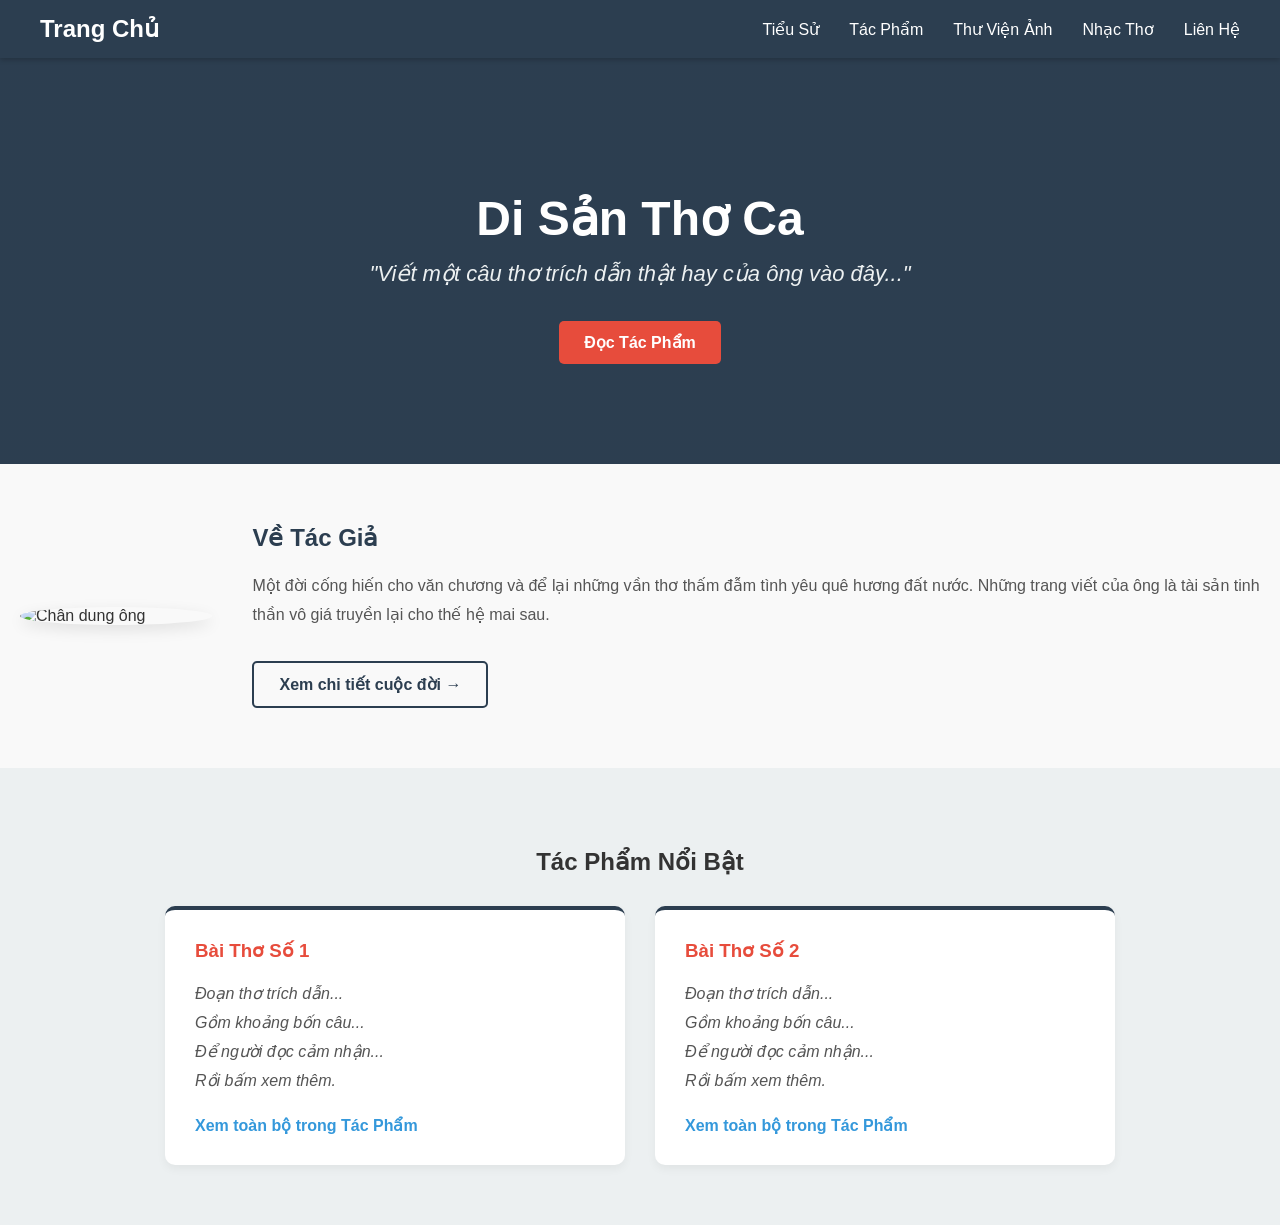
==== index.html @ 039de83d "Khoi tao toan bo ma nguon" ====
<!DOCTYPE html>
<html lang="vi">
<head>
    <meta charset="UTF-8">
    <meta name="viewport" content="width=device-width, initial-scale=1.0">
    <title>Di Sản Thơ - Ông Nội</title>
    <link rel="stylesheet" href="./css/style.css">
    <link rel="stylesheet" href="./css/navbar.css">
</head>
<body>

    <nav class="navbar">
        <div class="nav-container">
            <a href="index.html" class="nav-logo active">Trang Chủ</a>
            <ul class="nav-links">
    <li><a href="tieu-su.html">Tiểu Sử</a></li>
    <li><a href="poems/index.html">Tác Phẩm</a></li>
    <li><a href="thu-vien-anh.html">Thư Viện Ảnh</a></li>
    <li><a href="nhac-tho.html">Nhạc Thơ</a></li>
    <li><a href="lien-he.html">Liên Hệ</a></li>
</ul>
        </div>
    </nav>

  <header class="hero-banner">
        <div class="hero-content">
            <h1>Di Sản Thơ Ca</h1>
            <p class="hero-quote">"Viết một câu thơ trích dẫn thật hay của ông vào đây..."</p>
            
           

            <a href="poems/index.html" class="btn btn-primary">Đọc Tác Phẩm</a>
        </div>
    </header>

    <section class="home-section">
        <div class="container home-bio">
            <img src="./assets/images/portrait/avatar-placeholder.jpg" alt="Chân dung ông" class="home-bio-img">
            <div class="home-bio-text">
                <h2>Về Tác Giả</h2>
                <p>Một đời cống hiến cho văn chương và để lại những vần thơ thấm đẫm tình yêu quê hương đất nước. Những trang viết của ông là tài sản tinh thần vô giá truyền lại cho thế hệ mai sau.</p>
                <a href="tieu-su.html" class="btn btn-outline">Xem chi tiết cuộc đời &rarr;</a>
            </div>
        </div>
    </section>

    <section class="home-section bg-light">
        <div class="container">
            <h2 style="text-align: center; margin-bottom: 30px;">Tác Phẩm Nổi Bật</h2>
            <div class="featured-poems">
                <div class="featured-card">
                    <h3>Bài Thơ Số 1</h3>
                    <p class="poem-preview">
                        Đoạn thơ trích dẫn...<br>
                        Gồm khoảng bốn câu...<br>
                        Để người đọc cảm nhận...<br>
                        Rồi bấm xem thêm.
                    </p>
                    <a href="poems/index.html">Xem toàn bộ trong Tác Phẩm</a>
                </div>
                <div class="featured-card">
                    <h3>Bài Thơ Số 2</h3>
                    <p class="poem-preview">
                        Đoạn thơ trích dẫn...<br>
                        Gồm khoảng bốn câu...<br>
                        Để người đọc cảm nhận...<br>
                        Rồi bấm xem thêm.
                    </p>
                    <a href="poems/index.html">Xem toàn bộ trong Tác Phẩm</a>
                </div>
            </div>
        </div>
    </section>

    <script src="./js/main.js"></script>
</body>
</html>
---- css/style.css ----
/* Style chung cho toàn trang */
body {
    margin: 0;
    font-family: 'Segoe UI', Tahoma, Geneva, Verdana, sans-serif;
    background-color: #f9f9f9;
    color: #333;
}

/* Khung chứa nội dung tiểu sử */
.bio-container {
    max-width: 900px;
    margin: 40px auto;
    padding: 0 20px;
}

/* Phần giới thiệu trên cùng (Flexbox chia đôi: Ảnh trái, chữ phải) */
.bio-intro {
    display: flex;
    gap: 40px;
    background: #fff;
    padding: 30px;
    border-radius: 12px;
    box-shadow: 0 4px 15px rgba(0,0,0,0.05);
    margin-bottom: 50px;
    align-items: center;
}

.bio-avatar img {
    width: 220px;
    height: auto;
    border-radius: 8px;
    object-fit: cover;
    box-shadow: 0 4px 10px rgba(0,0,0,0.1);
}

.bio-text h1 {
    margin-top: 0;
    color: #2c3e50;
    font-size: 32px;
}

.bio-years {
    font-size: 18px;
    color: #e74c3c;
    font-weight: bold;
    margin-bottom: 15px;
}

.bio-summary {
    line-height: 1.8;
    color: #555;
}

/* Thiết kế trục đường thẳng đứng cho Timeline */
.bio-timeline h2 {
    text-align: center;
    color: #2c3e50;
    margin-bottom: 40px;
}

.timeline-wrapper {
    position: relative;
    padding-left: 30px;
    border-left: 3px solid #2c3e50; /* Đường trục dọc */
}

/* Từng khối mốc thời gian */
.timeline-item {
    position: relative;
    margin-bottom: 40px;
    background: #fff;
    padding: 20px;
    border-radius: 8px;
    box-shadow: 0 3px 10px rgba(0,0,0,0.05);
}

/* Dấu chấm tròn nằm đè lên trục dọc */
.timeline-item::before {
    content: '';
    position: absolute;
    left: -38px;
    top: 22px;
    width: 12px;
    height: 12px;
    background-color: #e74c3c;
    border: 3px solid #fff;
    border-radius: 50%;
    box-shadow: 0 0 0 3px #2c3e50;
}

.timeline-year {
    font-weight: bold;
    color: #e74c3c;
    font-size: 20px;
    margin: 0 0 5px 0;
}

.timeline-title {
    margin: 0 0 10px 0;
    color: #2c3e50;
    font-size: 18px;
}

.timeline-content {
    margin: 0;
    color: #666;
    line-height: 1.6;
}

/* Responsive cho điện thoại di động */
@media (max-width: 768px) {
    .bio-intro {
        flex-direction: column;
        text-align: center;
    }
}

/* --- PHẦN THƯ VIỆN ẢNH --- */

/* Lưới xếp ảnh tự động vừa khung */
.gallery-grid {
    display: grid;
    grid-template-columns: repeat(auto-fit, minmax(250px, 1fr));
    grid-auto-rows: 250px;
    gap: 15px;
}

/* Định dạng từng bức ảnh trong lưới */
.gallery-img {
    width: 100%;
    height: 100%;
    object-fit: cover; /* Cắt ảnh cho vuông vức không bị méo */
    border-radius: 8px;
    cursor: pointer;
    transition: transform 0.3s ease, filter 0.3s ease;
    box-shadow: 0 4px 8px rgba(0,0,0,0.1);
}

.gallery-img:hover {
    transform: scale(1.03); /* Phóng to nhẹ khi di chuột */
    filter: brightness(1.1); /* Sáng lên một chút */
}

/* Khung nền đen khi phóng to ảnh (Modal) */
.modal {
    display: none; /* Mặc định ẩn đi */
    position: fixed;
    z-index: 9999;
    padding-top: 50px;
    left: 0;
    top: 0;
    width: 100%;
    height: 100%;
    background-color: rgba(0, 0, 0, 0.85); /* Nền đen mờ trong suốt */
}

/* Bức ảnh được phóng to */
.modal-content {
    margin: auto;
    display: block;
    max-width: 80%;
    max-height: 80vh;
    border-radius: 5px;
    box-shadow: 0 0 20px rgba(0,0,0,0.5);
    animation: zoomIn 0.3s ease;
}

/* Hiệu ứng zoom mượt mà */
@keyframes zoomIn {
    from {transform: scale(0.8); opacity: 0;}
    to {transform: scale(1); opacity: 1;}
}

/* Chú thích dưới ảnh phóng to */
#image-caption {
    margin: auto;
    display: block;
    width: 80%;
    text-align: center;
    color: #ccc;
    padding: 15px 0;
    font-size: 18px;
    font-style: italic;
}

/* Nút tắt (Dấu X) */
.close-modal {
    position: absolute;
    top: 20px;
    right: 40px;
    color: #f1f1f1;
    font-size: 40px;
    font-weight: bold;
    cursor: pointer;
    transition: 0.3s;
}

.close-modal:hover {
    color: #e74c3c;
}

/* --- PHẦN LIÊN HỆ --- */
.contact-container {
    display: flex;
    gap: 40px;
    margin-top: 40px;
}

/* Chia đều không gian cho 2 cột */
.contact-info, .contact-form {
    flex: 1;
    background: #fff;
    padding: 40px;
    border-radius: 12px;
    box-shadow: 0 4px 15px rgba(0,0,0,0.05);
}

.contact-info h2, .contact-form h2 {
    margin-top: 0;
    color: #2c3e50;
    border-bottom: 2px solid #eee;
    padding-bottom: 10px;
}

.info-list {
    list-style: none;
    padding: 0;
    margin-top: 20px;
}

.info-list li {
    margin-bottom: 15px;
    font-size: 16px;
    color: #555;
}

.info-list a {
    color: #3498db;
    text-decoration: none;
}

/* Định dạng form điền thông tin */
.contact-form form {
    display: flex;
    flex-direction: column;
    gap: 20px;
}

.contact-form input, .contact-form textarea {
    width: 100%;
    padding: 15px;
    border: 1px solid #ccc;
    border-radius: 8px;
    font-family: inherit;
    font-size: 15px;
    box-sizing: border-box; /* Giữ khung không bị tràn */
}

/* Nút bấm gửi */
.submit-btn {
    background-color: #2c3e50;
    color: white;
    border: none;
    padding: 15px;
    border-radius: 8px;
    cursor: pointer;
    font-size: 16px;
    font-weight: bold;
    transition: background-color 0.3s;
}

.submit-btn:hover {
    background-color: #e74c3c; /* Đổi màu khi di chuột */
}

/* Responsive: Tự động gập thành 1 cột trên điện thoại */
@media (max-width: 768px) {
    .contact-container {
        flex-direction: column;
    }
}

/* --- PHẦN TRANG CHỦ --- */

/* Banner chính */
.hero-banner {
    background-color: #2c3e50;
    color: white;
    text-align: center;
    padding: 100px 20px;
    background-image: linear-gradient(rgba(44, 62, 80, 0.8), rgba(44, 62, 80, 0.8)), url('https://via.placeholder.com/1920x600?text=Hinh+Nen+Trang+Chu');
    background-size: cover;
    background-position: center;
}

.hero-banner h1 {
    font-size: 48px;
    margin-bottom: 10px;
}

.hero-quote {
    font-size: 22px;
    font-style: italic;
    color: #ecf0f1;
    max-width: 600px;
    margin: 0 auto 30px auto;
    line-height: 1.6;
}

/* Các nút bấm chung */
.btn {
    display: inline-block;
    padding: 12px 25px;
    border-radius: 5px;
    text-decoration: none;
    font-weight: bold;
    transition: 0.3s;
}

.btn-primary {
    background-color: #e74c3c;
    color: white;
}

.btn-primary:hover {
    background-color: #c0392b;
}

.btn-outline {
    border: 2px solid #2c3e50;
    color: #2c3e50;
    margin-top: 15px;
}

.btn-outline:hover {
    background-color: #2c3e50;
    color: white;
}

/* Các khối Section */
.home-section {
    padding: 60px 20px;
}

.bg-light {
    background-color: #ecf0f1;
}

/* Cột Tiểu sử */
.home-bio {
    display: flex;
    align-items: center;
    gap: 40px;
}

.home-bio-img {
    width: 250px;
    border-radius: 50%;
    box-shadow: 0 5px 15px rgba(0,0,0,0.1);
}

.home-bio-text h2 {
    color: #2c3e50;
    margin-top: 0;
}

.home-bio-text p {
    line-height: 1.8;
    color: #555;
    font-size: 16px;
}

/* Thẻ tác phẩm nổi bật */
.featured-poems {
    display: flex;
    gap: 30px;
    justify-content: center;
}

.featured-card {
    background: white;
    padding: 30px;
    border-radius: 10px;
    box-shadow: 0 4px 10px rgba(0,0,0,0.05);
    flex: 1;
    max-width: 400px;
    border-top: 4px solid #2c3e50;
}

.featured-card h3 {
    margin-top: 0;
    color: #e74c3c;
}

.poem-preview {
    font-style: italic;
    color: #555;
    line-height: 1.8;
    margin-bottom: 20px;
}

.featured-card a {
    color: #3498db;
    text-decoration: none;
    font-weight: bold;
}

/* Responsive cho điện thoại */
@media (max-width: 768px) {
    .home-bio {
        flex-direction: column;
        text-align: center;
    }
    .featured-poems {
        flex-direction: column;
        align-items: center;
    }
}

/* Trình phát âm thanh trên trang chủ */
.audio-player {
    background-color: rgba(0, 0, 0, 0.4); /* Nền đen mờ trong suốt */
    padding: 15px 30px;
    border-radius: 50px;
    display: inline-block;
    margin-bottom: 30px;
    backdrop-filter: blur(5px); /* Hiệu ứng làm mờ cảnh phía sau kính */
    border: 1px solid rgba(255, 255, 255, 0.2);
}

.audio-player p {
    margin: 0 0 10px 0;
    font-size: 14px;
    color: #ecf0f1;
    font-style: italic;
}

/* Chỉnh lại thanh controls mặc định của trình duyệt cho gọn */
.audio-player audio {
    height: 35px;
    outline: none;
}

/* --- PHẦN NHẠC THƠ (PLAYLIST) --- */
.audio-page-container {
    max-width: 800px;
    margin: 40px auto;
}

.audio-header {
    text-align: center;
    margin-bottom: 40px;
}

.audio-header h2 {
    color: #2c3e50;
    margin-top: 0;
    border-bottom: 2px solid #eee;
    padding-bottom: 15px;
}

.audio-header p {
    color: #555;
    font-style: italic;
}

.audio-playlist {
    display: flex;
    flex-direction: column;
    gap: 20px;
}

/* Thẻ chứa từng bài hát */
.audio-track {
    background: #fff;
    padding: 20px 25px;
    border-radius: 10px;
    box-shadow: 0 4px 10px rgba(0,0,0,0.05);
    display: flex;
    justify-content: space-between;
    align-items: center;
    flex-wrap: wrap;
    gap: 15px;
    border-left: 5px solid #3498db; /* Viền xanh bên trái tạo điểm nhấn */
    transition: transform 0.2s ease;
}

.audio-track:hover {
    transform: translateX(5px); /* Trượt nhẹ sang phải khi di chuột */
}

.track-info h3 {
    margin: 0 0 8px 0;
    color: #2c3e50;
    font-size: 18px;
}

.track-info p {
    margin: 0;
    color: #7f8c8d;
    font-size: 14px;
}

/* Kéo dài thanh phát nhạc */
.audio-track audio {
    height: 40px;
    flex-grow: 1;
    max-width: 450px;
    outline: none;
}

/* Responsive cho điện thoại */
@media (max-width: 600px) {
    .audio-track {
        flex-direction: column;
        align-items: flex-start;
    }
    .audio-track audio {
        width: 100%;
        max-width: 100%;
    }
}
---- css/navbar.css ----
/* Reset viền và khoảng cách mặc định của trình duyệt */
body {
    margin: 0;
    font-family: Arial, sans-serif; /* Bạn có thể đổi font khác mang tính văn chương sau */
}

/* Định dạng thanh Taskbar chính */
.navbar {
    background-color: #2c3e50; /* Màu nền xanh xám đậm, trang trọng */
    color: white;
    padding: 15px 0;
    position: sticky; /* Ghim thanh menu trên cùng khi cuộn chuột */
    top: 0;
    z-index: 1000;
    box-shadow: 0 2px 5px rgba(0,0,0,0.2);
}

.nav-container {
    display: flex;
    justify-content: space-between;
    align-items: center;
    max-width: 1200px;
    margin: 0 auto;
    padding: 0 20px;
}

.nav-logo {
    color: white;
    text-decoration: none;
    font-size: 24px;
    font-weight: bold;
}

.nav-links {
    list-style: none;
    display: flex;
    gap: 30px;
    margin: 0;
    padding: 0;
}

/* Định dạng các chữ cái trong thanh menu */
.nav-links li a {
    color: white;
    text-decoration: none;
    font-size: 16px;
    transition: color 0.3s ease;
}

/* Hiệu ứng khi di chuột vào chữ */
.nav-links li a:hover {
    color: #f1c40f; /* Màu vàng nhạt */
}
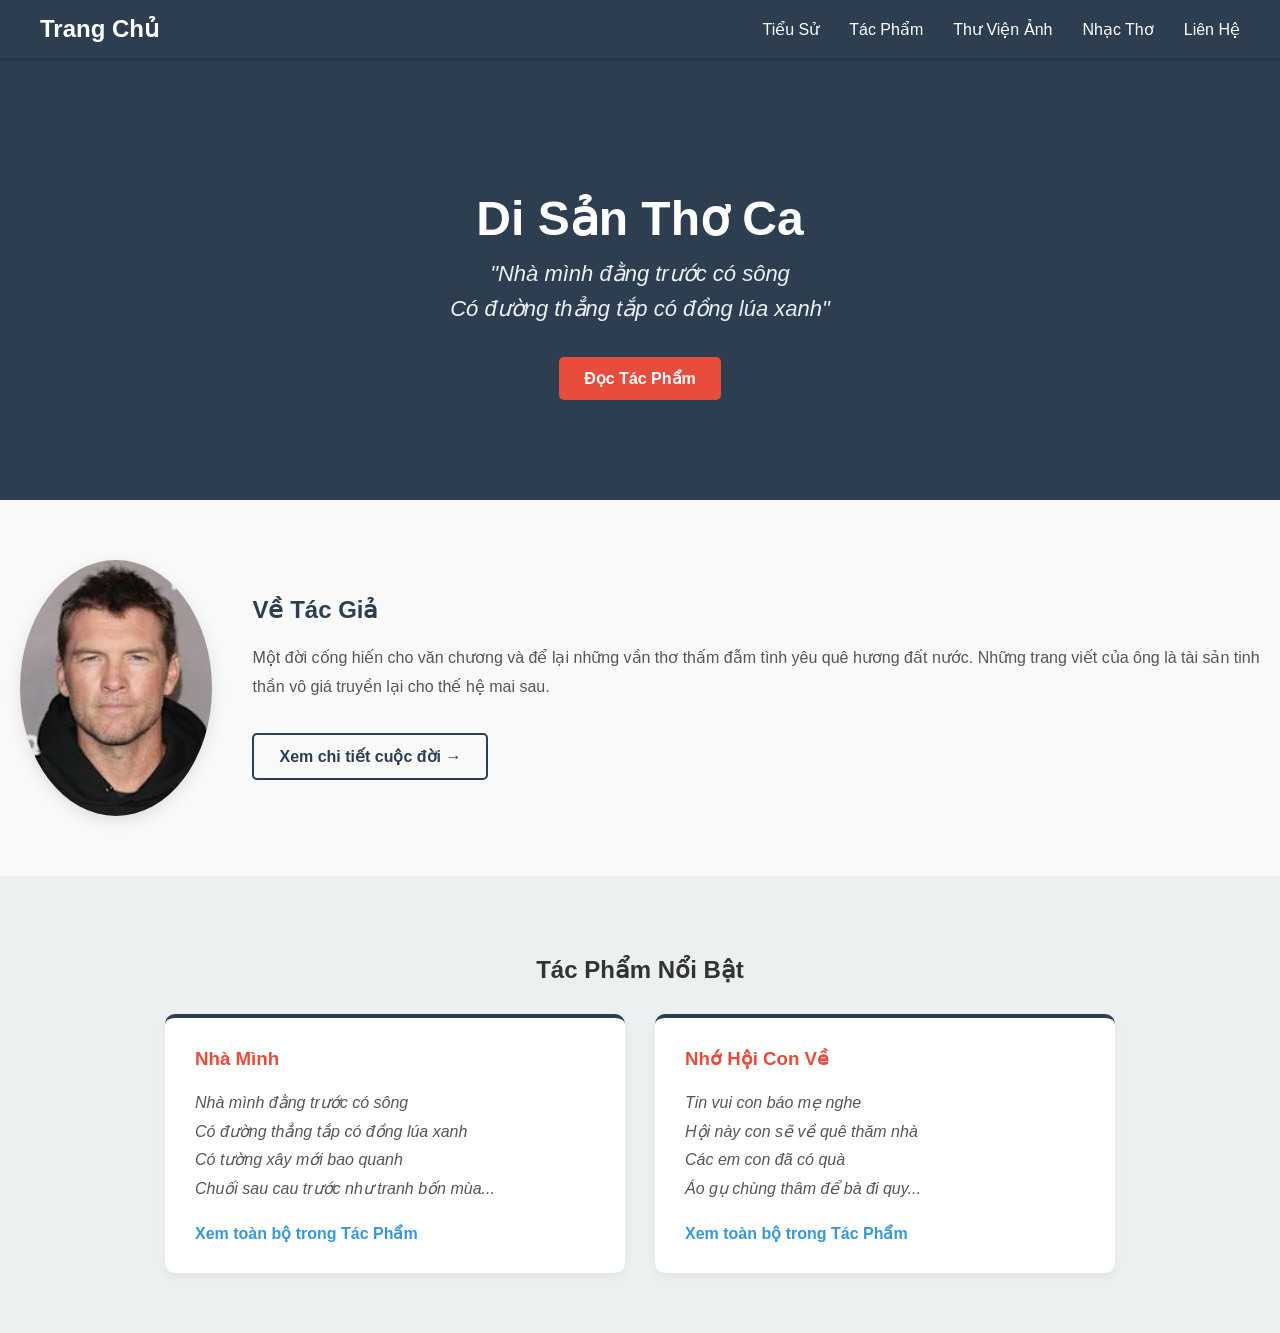
==== commit 05c0f5e3: "Sua loi duong dan anh va cap nhat tho trang chu" ====
--- a/index.html
+++ b/index.html
@@ -25,7 +25,7 @@
   <header class="hero-banner">
         <div class="hero-content">
             <h1>Di Sản Thơ Ca</h1>
-            <p class="hero-quote">"Viết một câu thơ trích dẫn thật hay của ông vào đây..."</p>
+            <p class="hero-quote">"Nhà mình đằng trước có sông<br>Có đường thẳng tắp có đồng lúa xanh"</p>
             
            
 
@@ -35,7 +35,7 @@
 
     <section class="home-section">
         <div class="container home-bio">
-            <img src="./assets/images/portrait/avatar-placeholder.jpg" alt="Chân dung ông" class="home-bio-img">
+            <img src="./assets/images/portrait/anh-chan-dung.jpg" alt="Chân dung ông" class="home-bio-img">
             <div class="home-bio-text">
                 <h2>Về Tác Giả</h2>
                 <p>Một đời cống hiến cho văn chương và để lại những vần thơ thấm đẫm tình yêu quê hương đất nước. Những trang viết của ông là tài sản tinh thần vô giá truyền lại cho thế hệ mai sau.</p>
@@ -49,25 +49,26 @@
             <h2 style="text-align: center; margin-bottom: 30px;">Tác Phẩm Nổi Bật</h2>
             <div class="featured-poems">
                 <div class="featured-card">
-                    <h3>Bài Thơ Số 1</h3>
+                    <h3>Nhà Mình</h3>
                     <p class="poem-preview">
-                        Đoạn thơ trích dẫn...<br>
-                        Gồm khoảng bốn câu...<br>
-                        Để người đọc cảm nhận...<br>
-                        Rồi bấm xem thêm.
+                        Nhà mình đằng trước có sông<br>
+                        Có đường thẳng tắp có đồng lúa xanh<br>
+                        Có tường xây mới bao quanh<br>
+                        Chuối sau cau trước như tranh bốn mùa...
                     </p>
                     <a href="poems/index.html">Xem toàn bộ trong Tác Phẩm</a>
                 </div>
                 <div class="featured-card">
-                    <h3>Bài Thơ Số 2</h3>
+                    <h3>Nhớ Hội Con Về</h3>
                     <p class="poem-preview">
-                        Đoạn thơ trích dẫn...<br>
-                        Gồm khoảng bốn câu...<br>
-                        Để người đọc cảm nhận...<br>
-                        Rồi bấm xem thêm.
+                        Tin vui con báo mẹ nghe<br>
+                        Hội này con sẽ về quê thăm nhà<br>
+                        Các em con đã có quà<br>
+                        Áo gụ chùng thâm để bà đi quy...
                     </p>
                     <a href="poems/index.html">Xem toàn bộ trong Tác Phẩm</a>
                 </div>
+            </div>
             </div>
         </div>
     </section>
